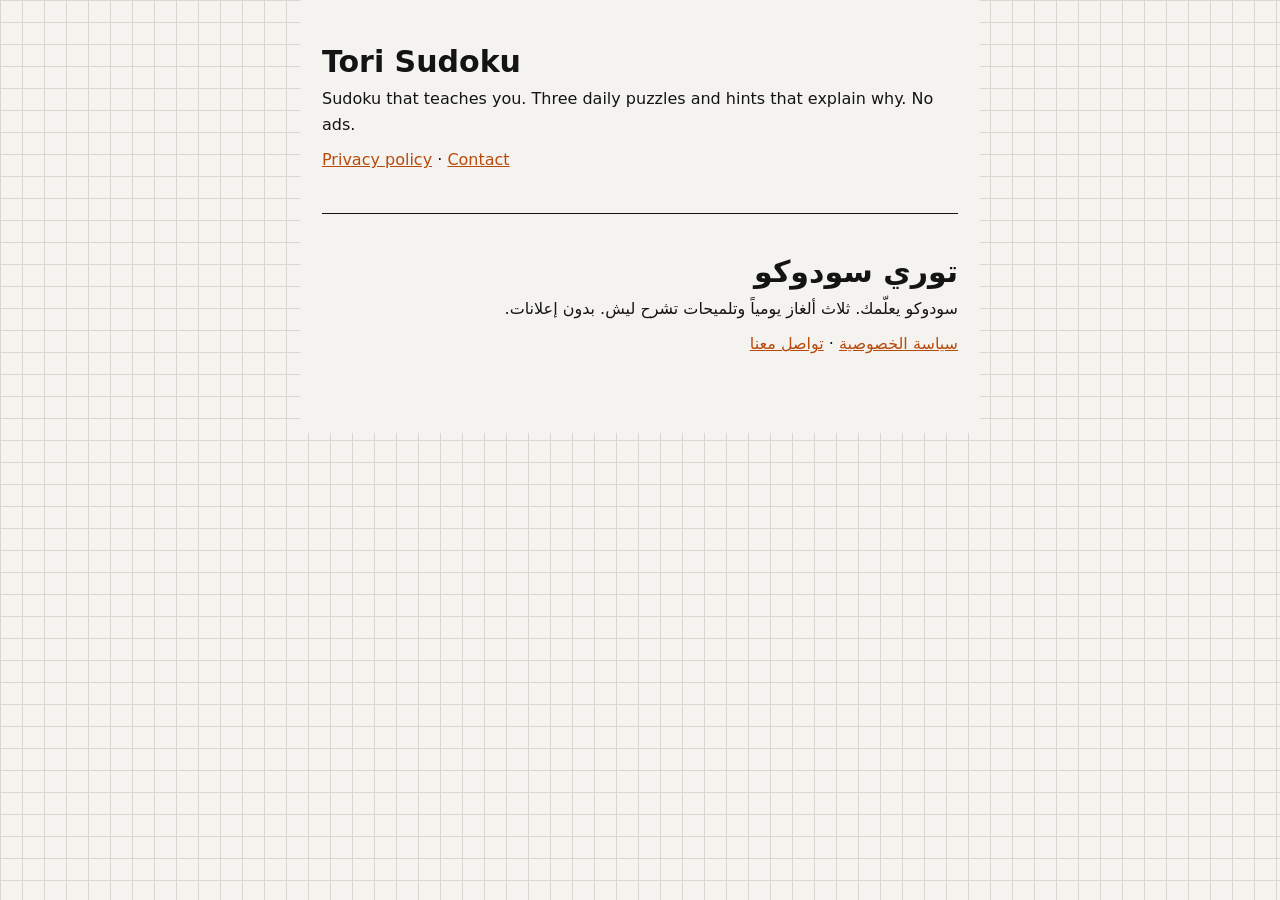
==== index.html @ 3ab550d3 "Tori public pages: home and privacy policy (EN/AR) Co-Authored-By: Claude Opus 5.5 <noreply@anthropi" ====
<!doctype html><html lang="en"><head><meta charset="utf-8"><meta name="viewport" content="width=device-width,initial-scale=1">
<title>Tori Sudoku</title><link rel="stylesheet" href="style.css"></head><body><main>
<h1>Tori Sudoku</h1>
<p>Sudoku that teaches you. Three daily puzzles and hints that explain why. No ads.</p>
<p><a href="privacy/">Privacy policy</a> · <a href="mailto:kanguinnstudio@gmail.com">Contact</a></p>
<hr>
<div dir="rtl" lang="ar"><h1>توري سودوكو</h1><p>سودوكو يعلّمك. ثلاث ألغاز يومياً وتلميحات تشرح ليش. بدون إعلانات.</p>
<p><a href="privacy/#ar">سياسة الخصوصية</a> · <a href="mailto:kanguinnstudio@gmail.com">تواصل معنا</a></p></div>
</main></body></html>
---- style.css ----
:root{--bg:#F4F3EF;--ink:#141414;--mute:#6B6862;--line:#D9D6CF;--acc:#B84A0C}
@media (prefers-color-scheme:dark){:root{--bg:#201F1D;--ink:#F1EFEA;--mute:#A8A59E;--line:#4A4844;--acc:#FF7A33}}
*{box-sizing:border-box}
body{margin:0;background:var(--bg);color:var(--ink);font:16px/1.6 system-ui,-apple-system,"Segoe UI",Roboto,"Noto Sans Arabic",sans-serif;
background-image:linear-gradient(var(--line) 1px,transparent 1px),linear-gradient(90deg,var(--line) 1px,transparent 1px);background-size:22px 22px;background-attachment:fixed}
main{max-width:680px;margin:0 auto;padding:44px 22px 66px;background:var(--bg)}
h1{font-size:30px;line-height:1.2;margin:0 0 6px}
h2{font-size:18px;margin:30px 0 6px}
p,li{margin:0 0 10px}
.mute{color:var(--mute);font-size:14px}
a{color:var(--acc)}
hr{border:0;border-top:1.5px solid var(--ink);margin:40px 0}
.lang{font-size:14px}
[dir=rtl]{text-align:right}
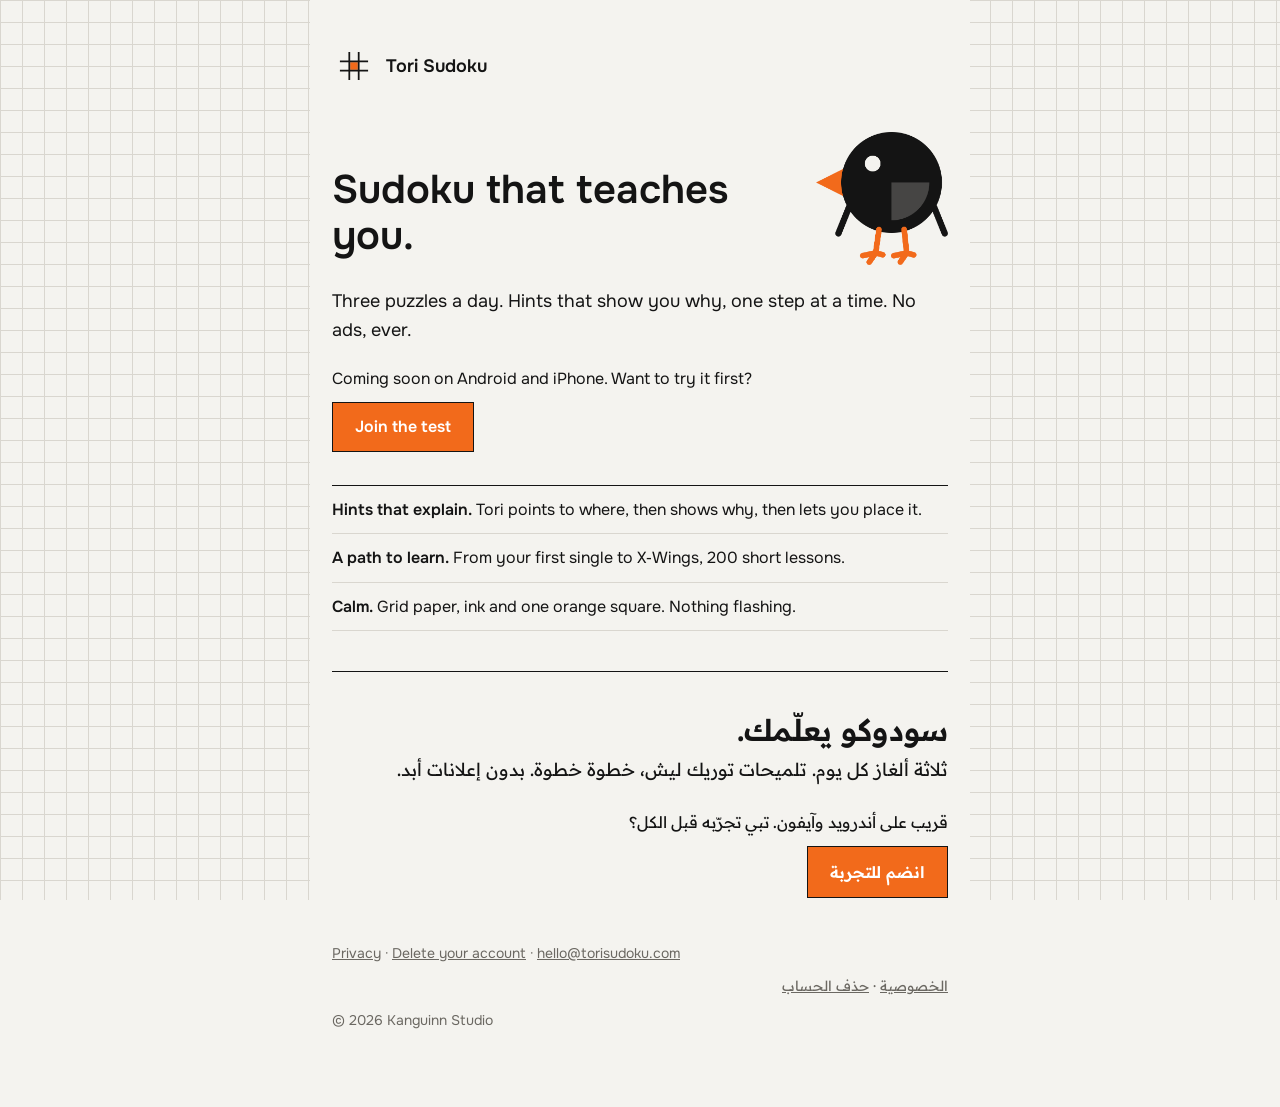
==== commit 1b48b9f7: "torisudoku.com: home page, brand fonts (Onest + Readex Pro), CNAME" ====
--- a/index.html
+++ b/index.html
@@ -1,9 +1,34 @@
 <!doctype html><html lang="en"><head><meta charset="utf-8"><meta name="viewport" content="width=device-width,initial-scale=1">
-<title>Tori Sudoku</title><link rel="stylesheet" href="style.css"></head><body><main>
-<h1>Tori Sudoku</h1>
-<p>Sudoku that teaches you. Three daily puzzles and hints that explain why. No ads.</p>
-<p><a href="privacy/">Privacy policy</a> · <a href="mailto:kanguinnstudio@gmail.com">Contact</a></p>
+<title>Tori Sudoku · Sudoku that teaches you</title>
+<meta name="description" content="Sudoku that teaches you. Three puzzles a day, hints that explain why, no ads. Coming soon on Android and iPhone.">
+<meta property="og:title" content="Tori Sudoku"><meta property="og:description" content="Sudoku that teaches you. Three puzzles a day, hints that explain why, no ads.">
+<meta property="og:image" content="https://torisudoku.com/store/feature-en.png"><meta name="theme-color" content="#F4F3EF">
+<link rel="icon" href="/img/mark.svg" type="image/svg+xml"><link rel="preload" href="/fonts/onest-600.woff2" as="font" type="font/woff2" crossorigin>
+<link rel="stylesheet" href="/style.css"></head><body><main>
+<a class="brand" href="/"><img src="/img/mark.svg" alt="">Tori Sudoku</a>
+
+<section class="hero">
+<div><h1>Sudoku that teaches you.</h1></div>
+<img src="/img/tori.png" alt="Tori the bird">
+</section>
+<p class="lead">Three puzzles a day. Hints that show you why, one step at a time. No ads, ever.</p>
+<p>Coming soon on Android and iPhone. Want to try it first?</p>
+<p><a class="btn" href="https://tori-sudoku.pages.dev">Join the test</a></p>
+<ul class="facts">
+<li><b>Hints that explain.</b> Tori points to where, then shows why, then lets you place it.</li>
+<li><b>A path to learn.</b> From your first single to X‑Wings, 200 short lessons.</li>
+<li><b>Calm.</b> Grid paper, ink and one orange square. Nothing flashing.</li>
+</ul>
+
 <hr>
-<div dir="rtl" lang="ar"><h1>توري سودوكو</h1><p>سودوكو يعلّمك. ثلاث ألغاز يومياً وتلميحات تشرح ليش. بدون إعلانات.</p>
-<p><a href="privacy/#ar">سياسة الخصوصية</a> · <a href="mailto:kanguinnstudio@gmail.com">تواصل معنا</a></p></div>
+<div dir="rtl" lang="ar">
+<h1>سودوكو يعلّمك.</h1>
+<p class="lead">ثلاثة ألغاز كل يوم. تلميحات توريك ليش، خطوة خطوة. بدون إعلانات أبد.</p>
+<p>قريب على أندرويد وآيفون. تبي تجرّبه قبل الكل؟</p>
+<p><a class="btn" href="https://tori-sudoku.pages.dev">انضم للتجربة</a></p>
+</div>
+
+<footer><p><a href="/privacy/">Privacy</a> · <a href="/delete-account/">Delete your account</a> · <a href="mailto:hello@torisudoku.com">hello@torisudoku.com</a></p>
+<p dir="rtl" lang="ar"><a href="/privacy/#ar">الخصوصية</a> · <a href="/delete-account/">حذف الحساب</a></p>
+<p>© 2026 Kanguinn Studio</p></footer>
 </main></body></html>
--- a/style.css
+++ b/style.css
@@ -1,14 +1,35 @@
-:root{--bg:#F4F3EF;--ink:#141414;--mute:#6B6862;--line:#D9D6CF;--acc:#B84A0C}
-@media (prefers-color-scheme:dark){:root{--bg:#201F1D;--ink:#F1EFEA;--mute:#A8A59E;--line:#4A4844;--acc:#FF7A33}}
+@font-face{font-family:Onest;src:url(/fonts/onest-400.woff2) format("woff2");font-weight:400;font-display:swap}
+@font-face{font-family:Onest;src:url(/fonts/onest-600.woff2) format("woff2");font-weight:600;font-display:swap}
+@font-face{font-family:"Readex Pro";src:url(/fonts/readex-400.woff2) format("woff2");font-weight:400;font-display:swap}
+@font-face{font-family:"Readex Pro";src:url(/fonts/readex-600.woff2) format("woff2");font-weight:600;font-display:swap}
+:root{--bg:#F4F3EF;--ink:#141414;--mute:#6B6862;--line:#D9D6CF;--acc:#B84A0C;--fill:#F26A1B}
+@media (prefers-color-scheme:dark){:root{--bg:#201F1D;--ink:#F1EFEA;--mute:#A8A59E;--line:#3A3936;--acc:#FF7A33;--fill:#FF7A33}}
 *{box-sizing:border-box}
-body{margin:0;background:var(--bg);color:var(--ink);font:16px/1.6 system-ui,-apple-system,"Segoe UI",Roboto,"Noto Sans Arabic",sans-serif;
+html{-webkit-text-size-adjust:100%}
+body{margin:0;background:var(--bg);color:var(--ink);font:16px/1.6 Onest,"Readex Pro",system-ui,sans-serif;
 background-image:linear-gradient(var(--line) 1px,transparent 1px),linear-gradient(90deg,var(--line) 1px,transparent 1px);background-size:22px 22px;background-attachment:fixed}
-main{max-width:680px;margin:0 auto;padding:44px 22px 66px;background:var(--bg)}
-h1{font-size:30px;line-height:1.2;margin:0 0 6px}
-h2{font-size:18px;margin:30px 0 6px}
+[lang=ar],[dir=rtl]{font-family:"Readex Pro",Onest,system-ui,sans-serif;line-height:1.75}
+main{max-width:660px;margin:0 auto;padding:44px 22px 66px;background:var(--bg);min-height:100vh}
+h1{font-size:30px;line-height:1.2;margin:0 0 6px;font-weight:600}
+h2{font-size:18px;margin:30px 0 6px;font-weight:600}
 p,li{margin:0 0 10px}
 .mute{color:var(--mute);font-size:14px}
 a{color:var(--acc)}
 hr{border:0;border-top:1.5px solid var(--ink);margin:40px 0}
 .lang{font-size:14px}
 [dir=rtl]{text-align:right}
+/* home */
+.brand{display:flex;align-items:center;gap:10px;font-weight:600;font-size:18px;text-decoration:none;color:var(--ink)}
+.brand img{width:44px;height:44px;background:#F4F3EF}
+.hero{display:grid;grid-template-columns:1fr 132px;gap:22px;align-items:end;margin:44px 0 22px}
+.hero h1{font-size:40px;line-height:1.15}
+.hero img{width:132px;height:auto}
+.lead{font-size:18px;margin:0 0 22px}
+.btn{display:inline-block;background:var(--fill);color:#fff;text-decoration:none;font-weight:600;padding:11px 22px;border:1.5px solid var(--ink)}
+.btn:hover{filter:brightness(1.05)}
+.facts{list-style:none;padding:0;margin:33px 0 0;border-top:1.5px solid var(--ink)}
+.facts li{padding:11px 0;margin:0;border-bottom:1px solid var(--line)}
+.facts b{font-weight:600}
+footer{margin-top:44px;font-size:14px;color:var(--mute)}
+footer a{color:var(--mute)}
+@media (max-width:480px){.hero{grid-template-columns:1fr 88px}.hero h1{font-size:32px}.hero img{width:88px}}
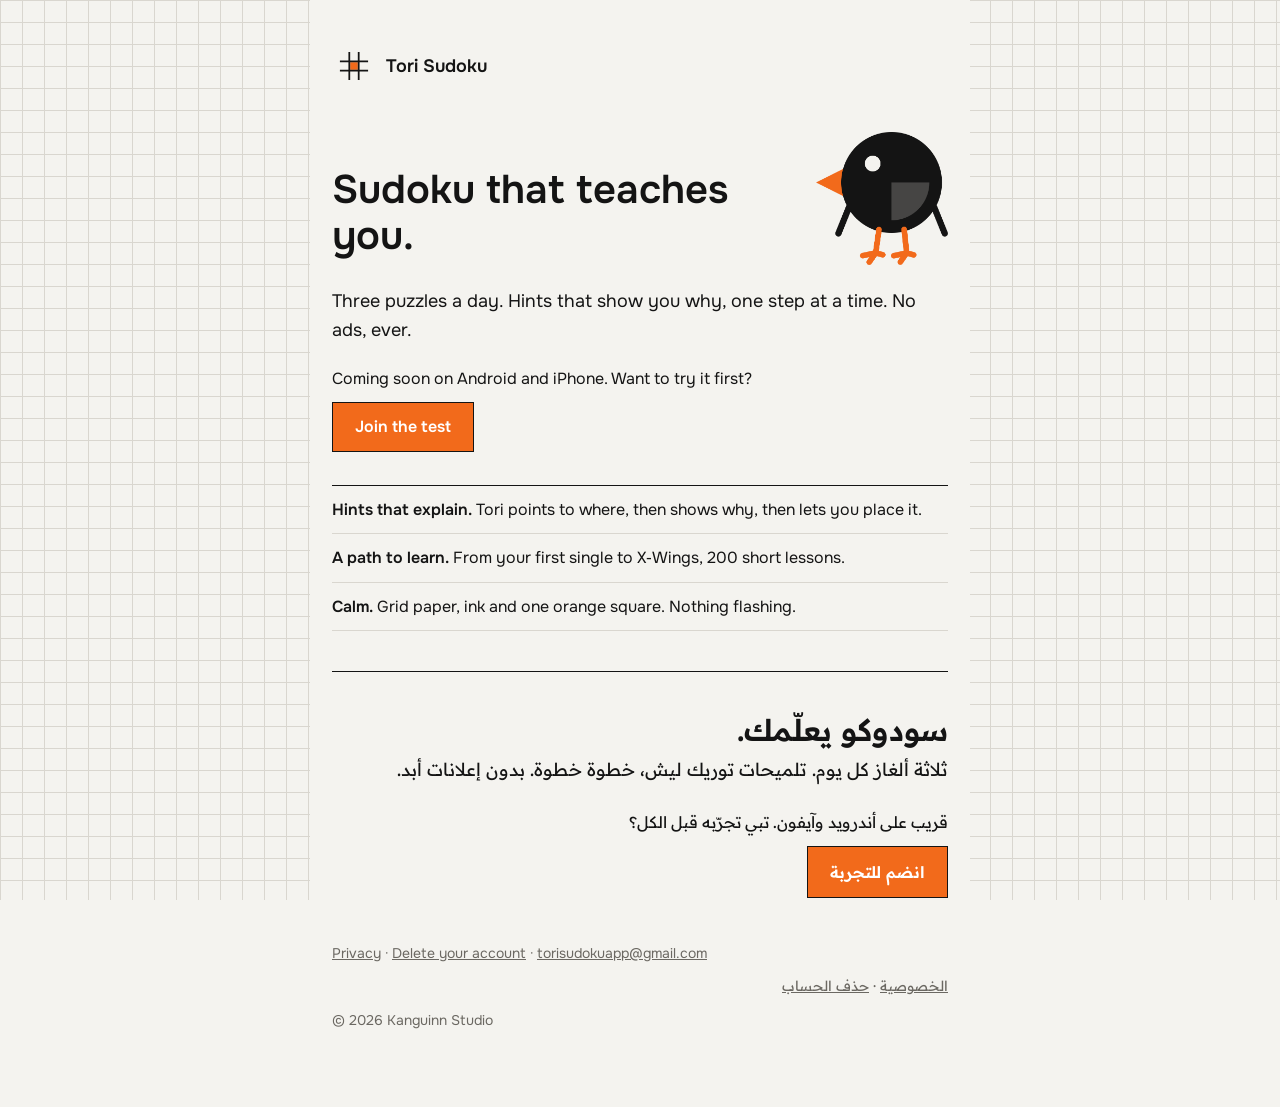
==== commit bb009013: "Footer: Gmail until hello@ forwarding is on" ====
--- a/index.html
+++ b/index.html
@@ -28,7 +28,7 @@
 <p><a class="btn" href="https://tori-sudoku.pages.dev">انضم للتجربة</a></p>
 </div>
 
-<footer><p><a href="/privacy/">Privacy</a> · <a href="/delete-account/">Delete your account</a> · <a href="mailto:hello@torisudoku.com">hello@torisudoku.com</a></p>
+<footer><p><a href="/privacy/">Privacy</a> · <a href="/delete-account/">Delete your account</a> · <a href="mailto:torisudokuapp@gmail.com">torisudokuapp@gmail.com</a></p>
 <p dir="rtl" lang="ar"><a href="/privacy/#ar">الخصوصية</a> · <a href="/delete-account/">حذف الحساب</a></p>
 <p>© 2026 Kanguinn Studio</p></footer>
 </main></body></html>
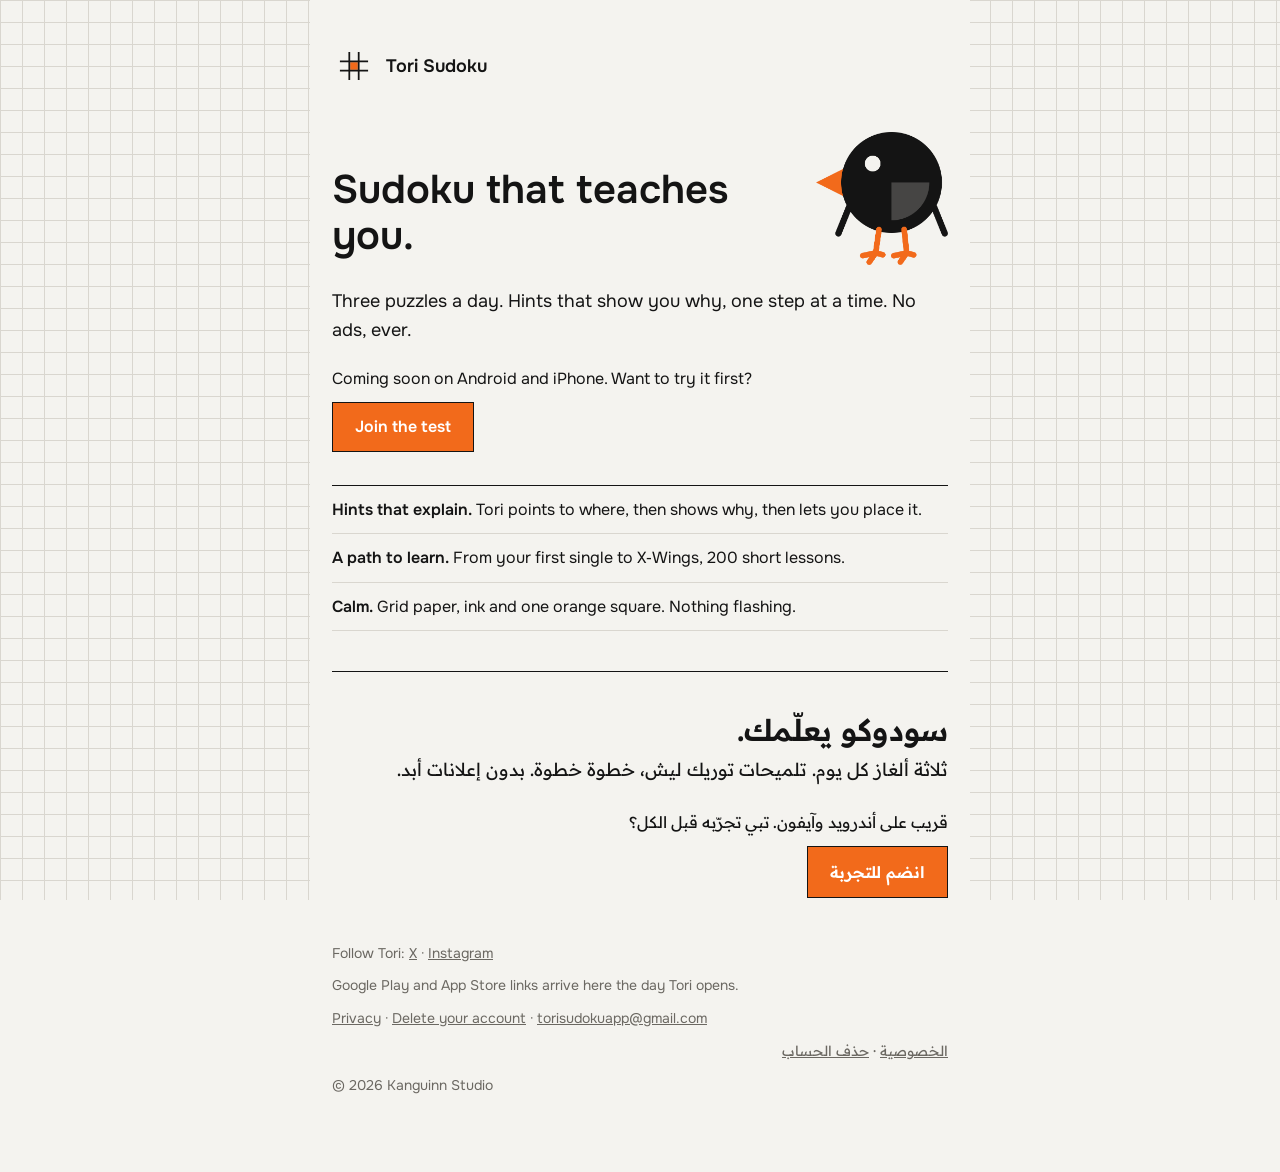
==== commit 6e6a316a: "Home: social links, store links note" ====
--- a/index.html
+++ b/index.html
@@ -28,7 +28,9 @@
 <p><a class="btn" href="https://tori-sudoku.pages.dev">انضم للتجربة</a></p>
 </div>
 
-<footer><p><a href="/privacy/">Privacy</a> · <a href="/delete-account/">Delete your account</a> · <a href="mailto:torisudokuapp@gmail.com">torisudokuapp@gmail.com</a></p>
+<footer><p>Follow Tori: <a href="https://x.com/torisudoku">X</a> · <a href="https://www.instagram.com/torisudoku/">Instagram</a></p>
+<p class="mute">Google Play and App Store links arrive here the day Tori opens.</p>
+<p><a href="/privacy/">Privacy</a> · <a href="/delete-account/">Delete your account</a> · <a href="mailto:torisudokuapp@gmail.com">torisudokuapp@gmail.com</a></p>
 <p dir="rtl" lang="ar"><a href="/privacy/#ar">الخصوصية</a> · <a href="/delete-account/">حذف الحساب</a></p>
 <p>© 2026 Kanguinn Studio</p></footer>
 </main></body></html>
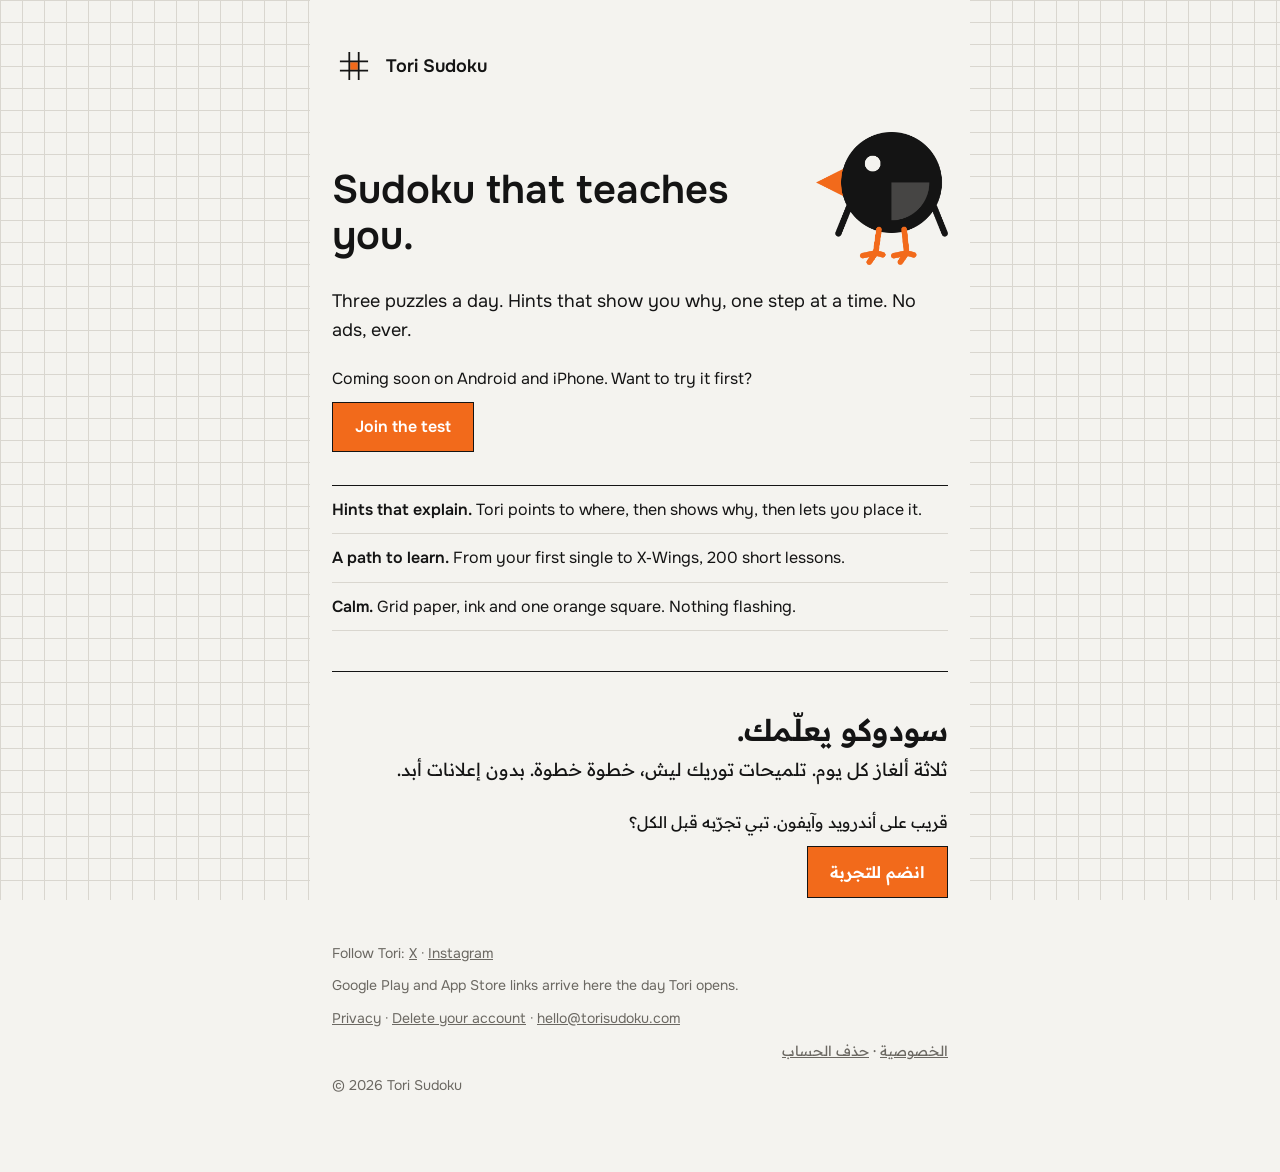
==== commit 672d129d: "Light only; Tori as the name (no studio); hello@torisudoku.com everywhere" ====
--- a/index.html
+++ b/index.html
@@ -30,7 +30,7 @@
 
 <footer><p>Follow Tori: <a href="https://x.com/torisudoku">X</a> · <a href="https://www.instagram.com/torisudoku/">Instagram</a></p>
 <p class="mute">Google Play and App Store links arrive here the day Tori opens.</p>
-<p><a href="/privacy/">Privacy</a> · <a href="/delete-account/">Delete your account</a> · <a href="mailto:torisudokuapp@gmail.com">torisudokuapp@gmail.com</a></p>
+<p><a href="/privacy/">Privacy</a> · <a href="/delete-account/">Delete your account</a> · <a href="mailto:hello@torisudoku.com">hello@torisudoku.com</a></p>
 <p dir="rtl" lang="ar"><a href="/privacy/#ar">الخصوصية</a> · <a href="/delete-account/">حذف الحساب</a></p>
-<p>© 2026 Kanguinn Studio</p></footer>
+<p>© 2026 Tori Sudoku</p></footer>
 </main></body></html>
--- a/style.css
+++ b/style.css
@@ -3,7 +3,6 @@
 @font-face{font-family:"Readex Pro";src:url(/fonts/readex-400.woff2) format("woff2");font-weight:400;font-display:swap}
 @font-face{font-family:"Readex Pro";src:url(/fonts/readex-600.woff2) format("woff2");font-weight:600;font-display:swap}
 :root{--bg:#F4F3EF;--ink:#141414;--mute:#6B6862;--line:#D9D6CF;--acc:#B84A0C;--fill:#F26A1B}
-@media (prefers-color-scheme:dark){:root{--bg:#201F1D;--ink:#F1EFEA;--mute:#A8A59E;--line:#3A3936;--acc:#FF7A33;--fill:#FF7A33}}
 *{box-sizing:border-box}
 html{-webkit-text-size-adjust:100%}
 body{margin:0;background:var(--bg);color:var(--ink);font:16px/1.6 Onest,"Readex Pro",system-ui,sans-serif;
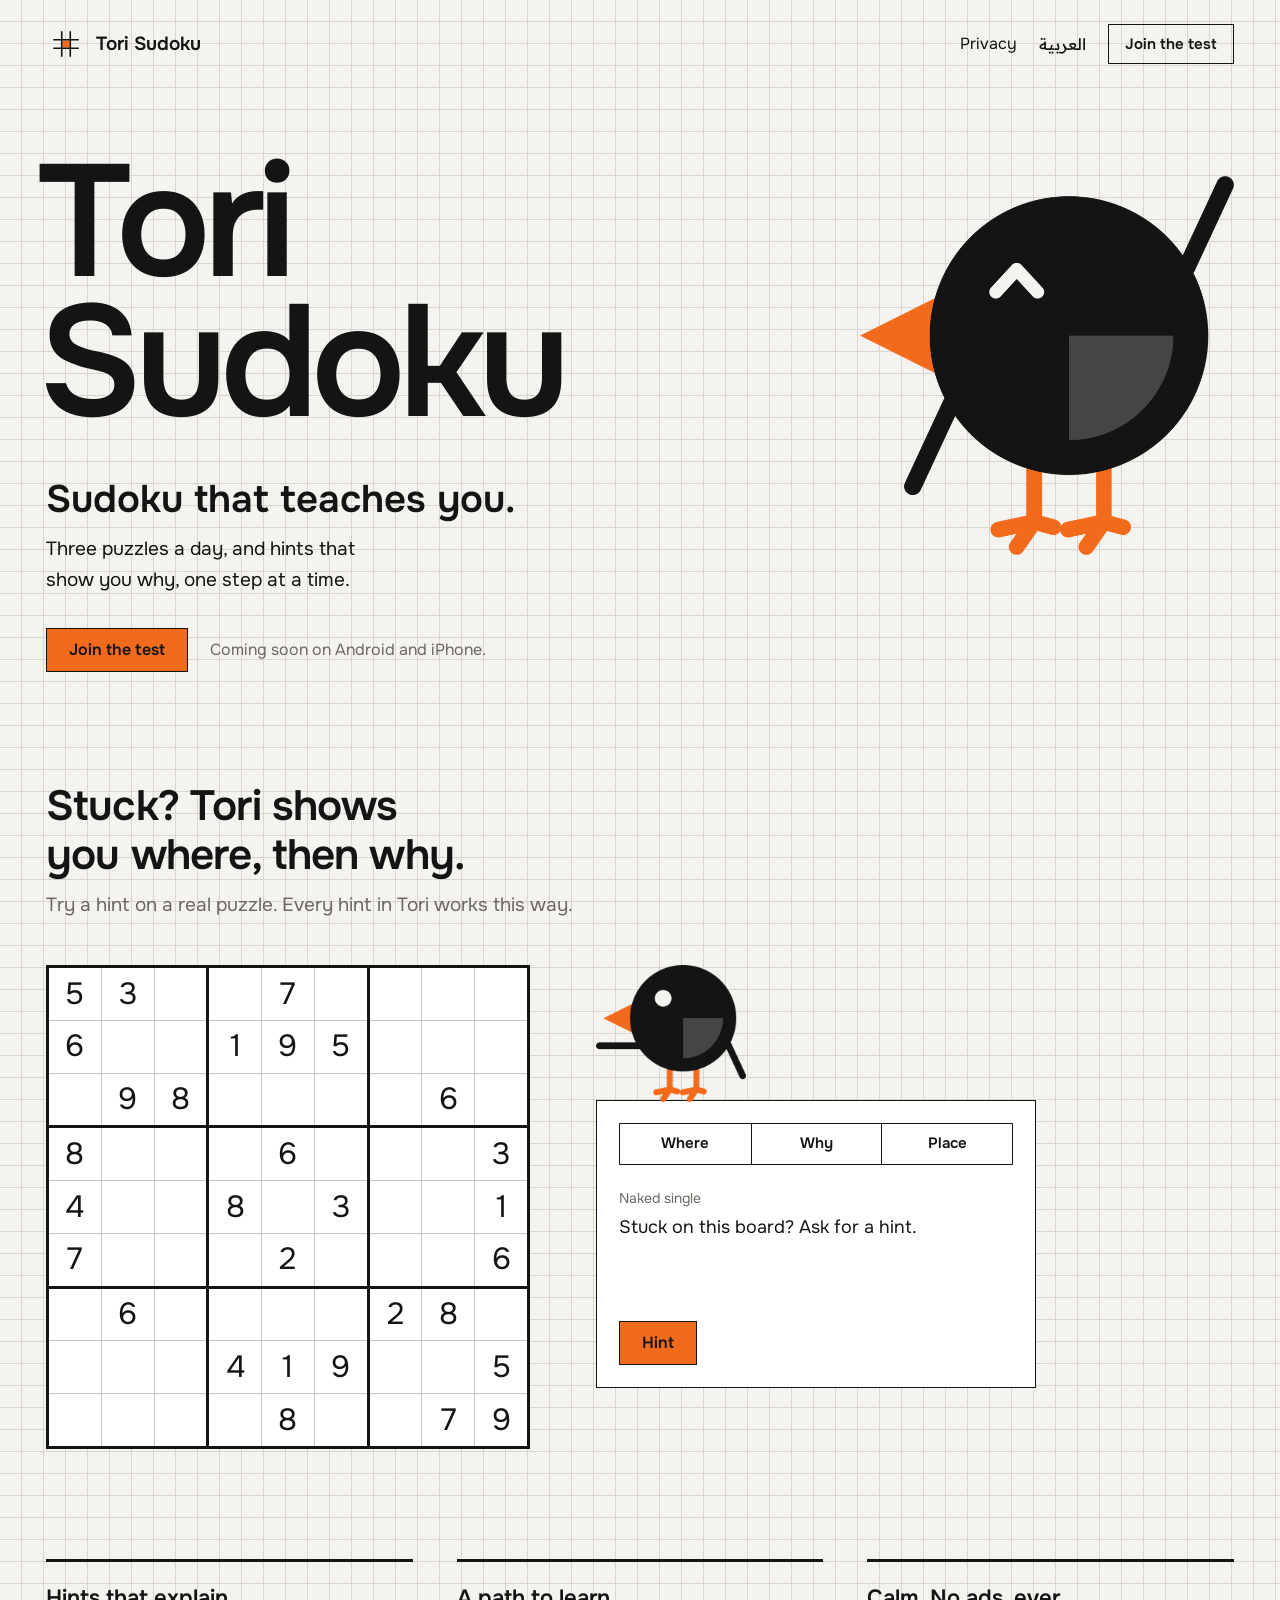
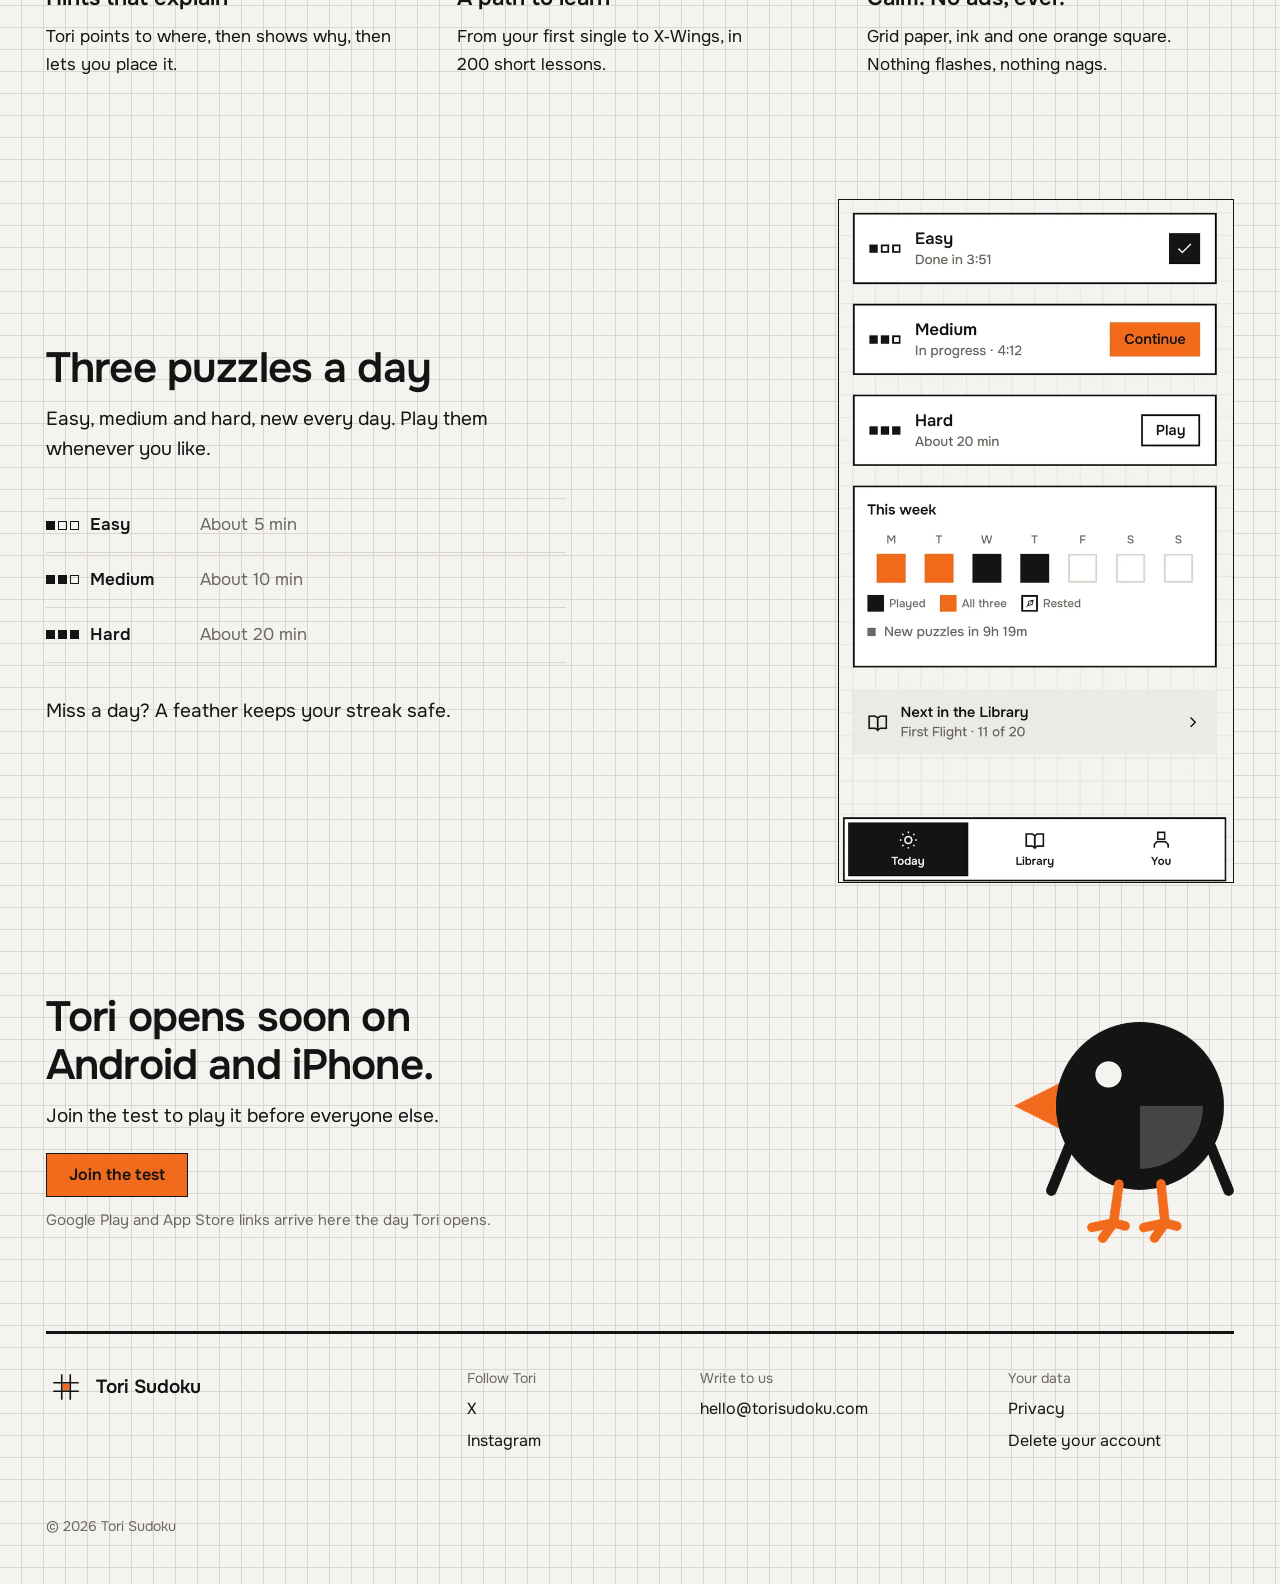
==== commit 20dfbe42: "Site redesign: full-width website, EN/AR toggle, live hint demo, product shot Nav, big Tori Sudoku h" ====
--- a/index.html
+++ b/index.html
@@ -1,36 +1,218 @@
-<!doctype html><html lang="en"><head><meta charset="utf-8"><meta name="viewport" content="width=device-width,initial-scale=1">
+<!doctype html>
+<html lang="en" dir="ltr">
+<head>
+<meta charset="utf-8">
+<meta name="viewport" content="width=device-width,initial-scale=1">
 <title>Tori Sudoku · Sudoku that teaches you</title>
-<meta name="description" content="Sudoku that teaches you. Three puzzles a day, hints that explain why, no ads. Coming soon on Android and iPhone.">
-<meta property="og:title" content="Tori Sudoku"><meta property="og:description" content="Sudoku that teaches you. Three puzzles a day, hints that explain why, no ads.">
-<meta property="og:image" content="https://torisudoku.com/store/feature-en.png"><meta name="theme-color" content="#F4F3EF">
-<link rel="icon" href="/img/mark.svg" type="image/svg+xml"><link rel="preload" href="/fonts/onest-600.woff2" as="font" type="font/woff2" crossorigin>
-<link rel="stylesheet" href="/style.css"></head><body><main>
-<a class="brand" href="/"><img src="/img/mark.svg" alt="">Tori Sudoku</a>
-
-<section class="hero">
-<div><h1>Sudoku that teaches you.</h1></div>
-<img src="/img/tori.png" alt="Tori the bird">
-</section>
-<p class="lead">Three puzzles a day. Hints that show you why, one step at a time. No ads, ever.</p>
-<p>Coming soon on Android and iPhone. Want to try it first?</p>
-<p><a class="btn" href="https://tori-sudoku.pages.dev">Join the test</a></p>
-<ul class="facts">
-<li><b>Hints that explain.</b> Tori points to where, then shows why, then lets you place it.</li>
-<li><b>A path to learn.</b> From your first single to X‑Wings, 200 short lessons.</li>
-<li><b>Calm.</b> Grid paper, ink and one orange square. Nothing flashing.</li>
-</ul>
-
-<hr>
-<div dir="rtl" lang="ar">
-<h1>سودوكو يعلّمك.</h1>
-<p class="lead">ثلاثة ألغاز كل يوم. تلميحات توريك ليش، خطوة خطوة. بدون إعلانات أبد.</p>
-<p>قريب على أندرويد وآيفون. تبي تجرّبه قبل الكل؟</p>
-<p><a class="btn" href="https://tori-sudoku.pages.dev">انضم للتجربة</a></p>
-</div>
-
-<footer><p>Follow Tori: <a href="https://x.com/torisudoku">X</a> · <a href="https://www.instagram.com/torisudoku/">Instagram</a></p>
-<p class="mute">Google Play and App Store links arrive here the day Tori opens.</p>
-<p><a href="/privacy/">Privacy</a> · <a href="/delete-account/">Delete your account</a> · <a href="mailto:hello@torisudoku.com">hello@torisudoku.com</a></p>
-<p dir="rtl" lang="ar"><a href="/privacy/#ar">الخصوصية</a> · <a href="/delete-account/">حذف الحساب</a></p>
-<p>© 2026 Tori Sudoku</p></footer>
-</main></body></html>
+<meta name="description" content="Sudoku that teaches you. Three puzzles a day, hints that show you where and why, 200 short lessons, no ads. Coming soon on Android and iPhone.">
+<link rel="canonical" href="https://torisudoku.com/">
+<meta property="og:type" content="website">
+<meta property="og:url" content="https://torisudoku.com/">
+<meta property="og:site_name" content="Tori Sudoku">
+<meta property="og:title" content="Tori Sudoku · Sudoku that teaches you">
+<meta property="og:description" content="Three puzzles a day, hints that show you where and why, no ads. Coming soon on Android and iPhone.">
+<meta property="og:image" content="https://torisudoku.com/store/feature-en.png">
+<meta property="og:image:width" content="1024"><meta property="og:image:height" content="500">
+<meta name="twitter:card" content="summary_large_image">
+<meta name="twitter:site" content="@torisudoku">
+<meta name="theme-color" content="#F4F3EF">
+<meta name="color-scheme" content="light">
+<link rel="icon" href="/img/mark.svg" type="image/svg+xml">
+<link rel="apple-touch-icon" href="/store/icon-512.png">
+<link rel="preload" href="/fonts/onest-600.woff2" as="font" type="font/woff2" crossorigin>
+<link rel="stylesheet" href="/style.css?v=3">
+</head>
+<body>
+<header class="wrap nav">
+  <a class="brand" href="/"><img src="/img/mark.svg" alt="" width="40" height="40"><span data-t="name">Tori Sudoku</span></a>
+  <nav class="navlinks" aria-label="Main">
+    <a class="navlink hide-s" href="/privacy/" data-t="privacy" data-ar-href="/privacy/#ar">Privacy</a>
+    <button class="langbtn" type="button" id="lang" lang="ar">العربية</button>
+    <a class="btn btn-line" href="https://tori-sudoku.pages.dev" data-t="join">Join the test</a>
+  </nav>
+</header>
+
+<main>
+<section class="wrap hero">
+  <div class="hero-text">
+    <h1 class="title"><span data-t="t1">Tori</span> <span data-t="t2">Sudoku</span></h1>
+    <p class="tag" data-t="tag">Sudoku that teaches you.</p>
+    <p class="line" data-t="line">Three puzzles a day, and hints that show you why, one step at a time.</p>
+    <div class="cta">
+      <a class="btn" href="https://tori-sudoku.pages.dev" data-t="join">Join the test</a>
+      <span class="soon" data-t="soon">Coming soon on Android and iPhone.</span>
+    </div>
+  </div>
+  <img class="hero-bird" src="/img/tori-wave.png" width="720" height="729" alt="Tori the bird, waving" data-t-alt="birdAlt">
+</section>
+
+<section class="wrap demo-sec" aria-labelledby="demo-h">
+  <div class="sec-head">
+    <h2 id="demo-h" data-t="demoH">Stuck? Tori shows you where, then why.</h2>
+    <p data-t="demoP">Try a hint on a real puzzle. Every hint in Tori works this way.</p>
+  </div>
+  <div class="demo">
+    <div class="board" id="board" dir="ltr" role="img" aria-label="A Sudoku puzzle" data-t-label="boardLabel" data-step="0">
+<span class="box"><span class="c" data-i="0">5</span><span class="c" data-i="1">3</span><span class="c" data-i="2"></span><span class="c" data-i="9">6</span><span class="c" data-i="10"></span><span class="c" data-i="11"></span><span class="c" data-i="18"></span><span class="c" data-i="19">9</span><span class="c" data-i="20">8</span></span>
+<span class="box"><span class="c" data-i="3"></span><span class="c" data-i="4">7</span><span class="c" data-i="5"></span><span class="c" data-i="12">1</span><span class="c" data-i="13">9</span><span class="c" data-i="14">5</span><span class="c" data-i="21"></span><span class="c" data-i="22"></span><span class="c" data-i="23"></span></span>
+<span class="box"><span class="c" data-i="6"></span><span class="c" data-i="7"></span><span class="c" data-i="8"></span><span class="c" data-i="15"></span><span class="c" data-i="16"></span><span class="c" data-i="17"></span><span class="c" data-i="24"></span><span class="c" data-i="25">6</span><span class="c" data-i="26"></span></span>
+<span class="box"><span class="c" data-i="27">8</span><span class="c" data-i="28"></span><span class="c" data-i="29"></span><span class="c" data-i="36">4</span><span class="c" data-i="37"></span><span class="c" data-i="38"></span><span class="c" data-i="45">7</span><span class="c" data-i="46"></span><span class="c" data-i="47"></span></span>
+<span class="box"><span class="c" data-i="30"></span><span class="c" data-i="31">6</span><span class="c" data-i="32"></span><span class="c" data-i="39">8</span><span class="c" data-i="40"></span><span class="c" data-i="41">3</span><span class="c" data-i="48"></span><span class="c" data-i="49">2</span><span class="c" data-i="50"></span></span>
+<span class="box"><span class="c" data-i="33"></span><span class="c" data-i="34"></span><span class="c" data-i="35">3</span><span class="c" data-i="42"></span><span class="c" data-i="43"></span><span class="c" data-i="44">1</span><span class="c" data-i="51"></span><span class="c" data-i="52"></span><span class="c" data-i="53">6</span></span>
+<span class="box"><span class="c" data-i="54"></span><span class="c" data-i="55">6</span><span class="c" data-i="56"></span><span class="c" data-i="63"></span><span class="c" data-i="64"></span><span class="c" data-i="65"></span><span class="c" data-i="72"></span><span class="c" data-i="73"></span><span class="c" data-i="74"></span></span>
+<span class="box"><span class="c" data-i="57"></span><span class="c" data-i="58"></span><span class="c" data-i="59"></span><span class="c" data-i="66">4</span><span class="c" data-i="67">1</span><span class="c" data-i="68">9</span><span class="c" data-i="75"></span><span class="c" data-i="76">8</span><span class="c" data-i="77"></span></span>
+<span class="box"><span class="c" data-i="60">2</span><span class="c" data-i="61">8</span><span class="c" data-i="62"></span><span class="c" data-i="69"></span><span class="c" data-i="70"></span><span class="c" data-i="71">5</span><span class="c" data-i="78"></span><span class="c" data-i="79">7</span><span class="c" data-i="80">9</span></span>
+    </div>
+    <div class="panel-col">
+      <img class="hint-bird" id="hintBird" src="/img/tori-hint.png" width="400" height="365" alt="">
+      <div class="panel">
+        <div class="seg" role="group" aria-label="Hint steps" data-t-label="stepsLabel">
+          <button type="button" data-go="1"><span data-t="seg1">Where</span></button>
+          <button type="button" data-go="2"><span data-t="seg2">Why</span></button>
+          <button type="button" data-go="3"><span data-t="seg3">Place</span></button>
+        </div>
+        <p class="tech" data-t="tech">Naked single</p>
+        <div class="say" aria-live="polite"><p id="say" data-t="s0">Stuck on this board? Ask for a hint.</p></div>
+        <button class="btn" type="button" id="next" data-t="b0">Hint</button>
+      </div>
+    </div>
+  </div>
+</section>
+
+<section class="wrap feats" aria-label="What Tori does" data-t-label="featsLabel">
+  <div class="feat">
+    <h3 data-t="f1h">Hints that explain</h3>
+    <p data-t="f1p">Tori points to where, then shows why, then lets you place it.</p>
+  </div>
+  <div class="feat">
+    <h3 data-t="f2h">A path to learn</h3>
+    <p data-t="f2p">From your first single to X‑Wings, in 200 short lessons.</p>
+  </div>
+  <div class="feat">
+    <h3 data-t="f3h">Calm. No ads, ever.</h3>
+    <p data-t="f3p">Grid paper, ink and one orange square. Nothing flashes, nothing nags.</p>
+  </div>
+</section>
+
+<section class="wrap daily" aria-labelledby="daily-h">
+  <div class="daily-text">
+    <h2 id="daily-h" data-t="dH">Three puzzles a day</h2>
+    <p data-t="dP">Easy, medium and hard, new every day. Play them whenever you like.</p>
+    <ul class="levels">
+      <li><span class="sq" aria-hidden="true"><i class="on"></i><i></i><i></i></span><b data-t="easy">Easy</b><span class="mute" data-t="easyT">About 5 min</span></li>
+      <li><span class="sq" aria-hidden="true"><i class="on"></i><i class="on"></i><i></i></span><b data-t="med">Medium</b><span class="mute" data-t="medT">About 10 min</span></li>
+      <li><span class="sq" aria-hidden="true"><i class="on"></i><i class="on"></i><i class="on"></i></span><b data-t="hard">Hard</b><span class="mute" data-t="hardT">About 20 min</span></li>
+    </ul>
+    <p data-t="feather">Miss a day? A feather keeps your streak safe.</p>
+  </div>
+  <figure class="shot">
+    <img id="shot" src="/img/today-en.webp" data-ar-src="/img/today-ar.webp" width="705" height="1220" loading="lazy" alt="The Today screen in Tori: the easy, medium and hard puzzles of the day" data-t-alt="shotAlt">
+  </figure>
+</section>
+
+<section class="wrap closing" aria-labelledby="close-h">
+  <div>
+    <h2 id="close-h" data-t="cH">Tori opens soon on Android and iPhone.</h2>
+    <p data-t="cP">Join the test to play it before everyone else.</p>
+    <p><a class="btn" href="https://tori-sudoku.pages.dev" data-t="join">Join the test</a></p>
+    <p class="mute" data-t="stores">Google Play and App Store links arrive here the day Tori opens.</p>
+  </div>
+  <img class="close-bird" src="/img/tori-sit.png" width="400" height="402" loading="lazy" alt="">
+</section>
+</main>
+
+<footer class="wrap"><div class="foot">
+  <div>
+    <a class="brand" href="/"><img src="/img/mark.svg" alt="" width="40" height="40"><span data-t="name">Tori Sudoku</span></a>
+  </div>
+  <div>
+    <h4 data-t="follow">Follow Tori</h4>
+    <p><a href="https://x.com/torisudoku">X</a><br><a href="https://www.instagram.com/torisudoku/">Instagram</a></p>
+  </div>
+  <div>
+    <h4 data-t="contact">Write to us</h4>
+    <p><a href="mailto:hello@torisudoku.com">hello@torisudoku.com</a></p>
+  </div>
+  <div>
+    <h4 data-t="legal">Your data</h4>
+    <p><a href="/privacy/" data-t="privacy" data-ar-href="/privacy/#ar">Privacy</a><br><a href="/delete-account/" data-t="delete" data-ar-href="/delete-account/#ar">Delete your account</a></p>
+  </div>
+  <p class="copy mute" data-t="copy">© 2026 Tori Sudoku</p>
+</div></footer>
+
+<script>
+(function(){
+var AR={
+name:"توري سودوكو",privacy:"الخصوصية",join:"انضم للتجربة",t1:"توري",t2:"سودوكو",
+tag:"سودوكو يعلّمك.",line:"ثلاثة ألغاز كل يوم، وتلميحات توريك ليش، خطوة خطوة.",
+soon:"قريب على أندرويد وآيفون.",birdAlt:"توري الطير يسلّم",
+demoH:"علقت؟ توري يوريك وين، وبعدين ليش.",demoP:"جرّب تلميح على لغز حقيقي. كل تلميحات توري تمشي كذا.",
+boardLabel:"لغز سودوكو",stepsLabel:"خطوات التلميح",seg1:"وين",seg2:"ليش",seg3:"حطّه",tech:"رقم وحيد",
+s0:"علقت في هاللوحة؟ اطلب تلميح.",b0:"تلميح",
+s1:"شوف هذي الخانة: ما يركب فيها إلا رقم واحد.",b1:"ليش؟",
+s2:"صفّها وعمودها ومربعها فيها 1 و2 و3 و4 و6 و7 و8 و9. ما بقى إلا 5.",b2:"وريني",
+s3:"هنا 5. والمرة الجاية بتلقاها بنفسك.",b3:"من جديد",
+featsLabel:"وش يسوي توري",
+f1h:"تلميحات تشرح",f1p:"توري يوريك وين، وبعدين ليش، وبعدين تحطها بنفسك.",
+f2h:"طريق تتعلّم فيه",f2p:"من أول رقم وحيد إلى جناح X، في 200 درس قصير.",
+f3h:"هادي. بدون إعلانات، أبد.",f3p:"ورق مربعات وحبر ومربع برتقالي واحد. ما فيه شي يومض ولا يزعجك.",
+dH:"3 ألغاز كل يوم",dP:"سهل ومتوسط وصعب، جديدة كل يوم. العبها على راحتك.",
+easy:"سهل",easyT:"تقريباً 5 دقايق",med:"متوسط",medT:"تقريباً 10 دقايق",hard:"صعب",hardT:"تقريباً 20 دقيقة",
+feather:"فوّت يوم؟ الريشة تحفظ سلسلتك.",shotAlt:"شاشة «اليوم» في توري: لغز اليوم السهل والمتوسط والصعب",
+cH:"توري يفتح قريب على أندرويد وآيفون.",cP:"انضم للتجربة والعبه قبل الكل.",
+stores:"روابط Google Play وApp Store توصل هنا يوم يفتح توري.",
+follow:"تابع توري",contact:"راسلنا",legal:"بياناتك",delete:"حذف حسابك",copy:"© 2026 توري سودوكو"
+};
+var EN={s1:"Look at this cell: only one number fits.",b1:"Why?",
+s2:"Its row, column and box already hold 1, 2, 3, 4, 6, 7, 8 and 9. Only 5 is left.",b2:"Show me",
+s3:"5 goes here. Next time you’ll spot it yourself.",b3:"Start again"};
+var doc=document.documentElement,lang="en",step=0;
+function q(s){return Array.prototype.slice.call(document.querySelectorAll(s))}
+q("[data-t]").forEach(function(e){EN[e.getAttribute("data-t")]=e.textContent});
+q("[data-t-alt]").forEach(function(e){EN[e.getAttribute("data-t-alt")]=e.alt});
+q("[data-t-label]").forEach(function(e){EN[e.getAttribute("data-t-label")]=e.getAttribute("aria-label")});
+q("[data-ar-href]").forEach(function(e){e.setAttribute("data-en-href",e.getAttribute("href"))});
+var shot=document.getElementById("shot");shot.setAttribute("data-en-src",shot.getAttribute("src"));
+function T(k){return (lang==="ar"?AR:EN)[k]}
+function setLang(l,save){
+  lang=l==="ar"?"ar":"en";var ar=lang==="ar";
+  doc.lang=lang;doc.dir=ar?"rtl":"ltr";
+  q("[data-t]").forEach(function(e){e.textContent=T(e.getAttribute("data-t"))});
+  q("[data-t-alt]").forEach(function(e){e.alt=T(e.getAttribute("data-t-alt"))});
+  q("[data-t-label]").forEach(function(e){e.setAttribute("aria-label",T(e.getAttribute("data-t-label")))});
+  q("[data-ar-href]").forEach(function(e){e.href=e.getAttribute(ar?"data-ar-href":"data-en-href")});
+  shot.src=shot.getAttribute(ar?"data-ar-src":"data-en-src");
+  var b=document.getElementById("lang");b.textContent=ar?"English":"العربية";b.lang=ar?"en":"ar";
+  document.title=ar?"توري سودوكو · سودوكو يعلّمك":"Tori Sudoku · Sudoku that teaches you";
+  render(false);
+  if(save){try{localStorage.setItem("tori-lang",lang)}catch(e){}}
+}
+/* hint demo: target cell 40 (row 5, column 5), answer 5 */
+var board=document.getElementById("board"),say=document.getElementById("say"),next=document.getElementById("next"),bird=document.getElementById("hintBird");
+var cells={};q("#board .c").forEach(function(c){cells[c.getAttribute("data-i")]=c});
+var unit=[];for(var k=0;k<9;k++){unit.push(36+k,k*9+4)}
+for(var r=3;r<6;r++)for(var c=3;c<6;c++)unit.push(r*9+c);
+var reduce=window.matchMedia&&matchMedia("(prefers-reduced-motion: reduce)").matches;
+function render(anim,dir){
+  board.setAttribute("data-step",step);
+  unit.forEach(function(i){cells[i].classList.toggle("shade",step===2)});
+  var t=cells[40];t.classList.toggle("mark",step>=1);t.classList.toggle("placed",step===3);t.textContent=step===3?"5":"";
+  say.textContent=T("s"+step);say.setAttribute("data-t","s"+step);
+  next.textContent=T("b"+step);next.setAttribute("data-t","b"+step);
+  bird.src=step===3?"/img/tori-yay.png":"/img/tori-hint.png";
+  q(".seg button").forEach(function(b){var g=+b.getAttribute("data-go");b.setAttribute("aria-pressed",g===step?"true":"false")});
+  if(anim&&!reduce){var s=(lang==="ar"?-1:1)*(dir||1);say.animate([{transform:"translateX("+(12*s)+"px)",opacity:0},{transform:"none",opacity:1}],{duration:200,easing:"cubic-bezier(.2,.8,.2,1)"})}
+}
+function go(n){var d=n>=step?1:-1;step=n;render(true,d)}
+next.addEventListener("click",function(){go(step===3?0:step+1)});
+q(".seg button").forEach(function(b){b.addEventListener("click",function(){go(+b.getAttribute("data-go"))})});
+document.getElementById("lang").addEventListener("click",function(){setLang(lang==="ar"?"en":"ar",true)});
+var pick=null;
+try{var m=location.search.match(/[?&]lang=(ar|en)/);if(m)pick=m[1]}catch(e){}
+if(!pick){try{pick=localStorage.getItem("tori-lang")}catch(e){}}
+if(!pick){var ls=navigator.languages||[navigator.language||"en"];pick=/^ar/i.test(ls[0]||"")?"ar":"en"}
+if(pick==="ar")setLang("ar",false);else render(false);
+})();
+</script>
+</body>
+</html>
--- a/style.css
+++ b/style.css
@@ -2,33 +2,180 @@
 @font-face{font-family:Onest;src:url(/fonts/onest-600.woff2) format("woff2");font-weight:600;font-display:swap}
 @font-face{font-family:"Readex Pro";src:url(/fonts/readex-400.woff2) format("woff2");font-weight:400;font-display:swap}
 @font-face{font-family:"Readex Pro";src:url(/fonts/readex-600.woff2) format("woff2");font-weight:600;font-display:swap}
-:root{--bg:#F4F3EF;--ink:#141414;--mute:#6B6862;--line:#D9D6CF;--acc:#B84A0C;--fill:#F26A1B}
+
+/* Tori brand: paper, ink, one orange. Square corners. Spacing on the 22px grid. Light only. */
+:root{--paper:#F4F3EF;--ink:#141414;--mute:#6B6862;--line:#D9D6CF;--orange:#F26A1B;--soft:#FDE6D6;--otext:#B84A0C;--u:22px}
 *{box-sizing:border-box}
-html{-webkit-text-size-adjust:100%}
-body{margin:0;background:var(--bg);color:var(--ink);font:16px/1.6 Onest,"Readex Pro",system-ui,sans-serif;
-background-image:linear-gradient(var(--line) 1px,transparent 1px),linear-gradient(90deg,var(--line) 1px,transparent 1px);background-size:22px 22px;background-attachment:fixed}
-[lang=ar],[dir=rtl]{font-family:"Readex Pro",Onest,system-ui,sans-serif;line-height:1.75}
-main{max-width:660px;margin:0 auto;padding:44px 22px 66px;background:var(--bg);min-height:100vh}
-h1{font-size:30px;line-height:1.2;margin:0 0 6px;font-weight:600}
-h2{font-size:18px;margin:30px 0 6px;font-weight:600}
-p,li{margin:0 0 10px}
-.mute{color:var(--mute);font-size:14px}
-a{color:var(--acc)}
-hr{border:0;border-top:1.5px solid var(--ink);margin:40px 0}
-.lang{font-size:14px}
-[dir=rtl]{text-align:right}
-/* home */
-.brand{display:flex;align-items:center;gap:10px;font-weight:600;font-size:18px;text-decoration:none;color:var(--ink)}
-.brand img{width:44px;height:44px;background:#F4F3EF}
-.hero{display:grid;grid-template-columns:1fr 132px;gap:22px;align-items:end;margin:44px 0 22px}
-.hero h1{font-size:40px;line-height:1.15}
-.hero img{width:132px;height:auto}
-.lead{font-size:18px;margin:0 0 22px}
-.btn{display:inline-block;background:var(--fill);color:#fff;text-decoration:none;font-weight:600;padding:11px 22px;border:1.5px solid var(--ink)}
-.btn:hover{filter:brightness(1.05)}
-.facts{list-style:none;padding:0;margin:33px 0 0;border-top:1.5px solid var(--ink)}
-.facts li{padding:11px 0;margin:0;border-bottom:1px solid var(--line)}
-.facts b{font-weight:600}
-footer{margin-top:44px;font-size:14px;color:var(--mute)}
-footer a{color:var(--mute)}
-@media (max-width:480px){.hero{grid-template-columns:1fr 88px}.hero h1{font-size:32px}.hero img{width:88px}}
+html{-webkit-text-size-adjust:100%;color-scheme:light}
+body{margin:0;background-color:var(--paper);color:var(--ink);font:17px/1.6 Onest,"Readex Pro",system-ui,sans-serif;
+  background-image:linear-gradient(var(--line) 1px,transparent 1px),linear-gradient(90deg,var(--line) 1px,transparent 1px);
+  background-size:var(--u) var(--u);background-position:-1px -1px}
+[lang=ar]{font-family:"Readex Pro",Onest,system-ui,sans-serif;line-height:1.75;letter-spacing:0}
+[lang=en]{font-family:Onest,"Readex Pro",system-ui,sans-serif}
+img{max-width:100%;height:auto;display:block}
+a{color:var(--otext)}
+h1,h2,h3,h4{font-weight:600;margin:0;text-wrap:balance}
+p{margin:0 0 11px;text-wrap:pretty}
+.mute{color:var(--mute)}
+:focus-visible{outline:2px solid var(--ink);outline-offset:3px}
+.wrap{max-width:1276px;margin:0 auto;padding-left:44px;padding-right:44px}
+
+/* buttons: ink on orange (AA), square */
+.btn{display:inline-flex;align-items:center;justify-content:center;min-height:44px;padding:0 22px;background:var(--orange);color:var(--ink);
+  font-family:inherit;font-weight:600;font-size:16px;line-height:1;text-decoration:none;border:1.5px solid var(--ink);border-radius:0;cursor:pointer;white-space:nowrap;
+  transition:transform .12s ease}
+.btn:hover{background:#F47A31}
+.btn:active{transform:scale(.97)}
+.btn-line{background:transparent;min-height:40px;padding:0 16px;font-size:15px}
+.btn-line:hover{background:var(--ink);color:var(--paper)}
+
+/* nav */
+.nav{display:flex;align-items:center;justify-content:space-between;gap:22px;height:88px}
+.brand{display:inline-flex;align-items:center;gap:10px;font-weight:600;font-size:19px;color:var(--ink);text-decoration:none;white-space:nowrap}
+.brand img{width:40px;height:40px}
+.navlinks{display:flex;align-items:center;gap:22px}
+.navlink,.langbtn{color:var(--ink);text-decoration:none;font-size:16px;display:inline-flex;align-items:center;min-height:44px;line-height:1}
+.navlink:hover,.langbtn:hover{text-decoration:underline;text-underline-offset:4px}
+.langbtn{background:none;border:0;padding:0;cursor:pointer;font-family:"Readex Pro",Onest,sans-serif;min-height:44px;line-height:1}
+.langbtn[lang=en]{font-family:Onest,sans-serif}
+
+/* hero: the bird stays top right in both languages, beak toward the words */
+.hero{display:grid;grid-template-columns:minmax(0,1fr) minmax(200px,374px);gap:44px;align-items:start;padding-top:66px;padding-bottom:110px;direction:ltr}
+[dir=rtl] .hero-text{direction:rtl}
+.title{font-size:clamp(76px,12.4vw,176px);line-height:.88;letter-spacing:-.045em;margin-left:-.05em}
+.title span{display:block}
+[lang=ar] .title{font-size:clamp(68px,10.5vw,150px);line-height:1.3;letter-spacing:0;margin:-.12em 0 0}
+.tag{font-size:clamp(26px,3vw,40px);line-height:1.2;font-weight:600;margin:44px 0 11px}
+[lang=ar] .tag{line-height:1.6;margin-top:22px}
+.line{font-size:19px;max-width:30em;margin-bottom:33px;text-wrap:balance}
+.cta{display:flex;flex-wrap:wrap;align-items:center;gap:11px 22px}
+.soon{color:var(--mute);font-size:16px}
+.hero-bird{width:100%;justify-self:end;margin-top:22px}
+
+/* section heads */
+.sec-head{max-width:640px;margin-bottom:44px}
+.sec-head h2,.daily h2,.closing h2{font-size:clamp(28px,3.3vw,44px);line-height:1.15;margin-bottom:11px;letter-spacing:-.02em}
+[lang=ar] .sec-head h2,[lang=ar] .daily h2,[lang=ar] .closing h2{line-height:1.5;letter-spacing:0}
+.sec-head p{font-size:19px;color:var(--mute)}
+
+/* hint demo: board on the left in both languages, Tori points at it */
+.demo-sec{padding-bottom:110px}
+.demo{display:grid;grid-template-columns:minmax(0,484px) minmax(0,440px);gap:66px;align-items:start;direction:ltr}
+.board{container-type:inline-size;width:100%;max-width:484px;aspect-ratio:1;background:var(--ink);padding:3px;display:grid;
+  grid-template-columns:repeat(3,1fr);grid-template-rows:repeat(3,1fr);gap:3px;direction:ltr}
+.box{display:grid;grid-template-columns:repeat(3,1fr);grid-template-rows:repeat(3,1fr);gap:1px;background:#C9C5BD}
+.c{background:#fff;display:flex;align-items:center;justify-content:center;font:400 6.4cqi/1 Onest,sans-serif;position:relative;
+  transition:background-color .2s ease}
+.c.shade{background:var(--soft)}
+.c.mark::after{content:"";position:absolute;inset:14%;border:2px solid var(--orange)}
+.c.placed{color:var(--otext);font-weight:600;animation:place .22s cubic-bezier(.2,.8,.2,1)}
+@keyframes place{from{opacity:0;transform:scale(.97)}to{opacity:1;transform:none}}
+.hint-bird{width:150px;margin:0 0 -2px}
+.panel{background:#fff;border:1.5px solid var(--ink);padding:22px}
+[dir=rtl] .panel{direction:rtl}
+.seg{display:grid;grid-template-columns:repeat(3,1fr);border:1.5px solid var(--ink);margin-bottom:22px}
+.seg button{font-family:inherit;font-weight:600;font-size:15px;line-height:1;min-height:40px;background:#fff;color:var(--ink);border:0;border-radius:0;cursor:pointer;padding:0 6px}
+.seg button+button{border-inline-start:1.5px solid var(--ink)}
+.seg button[aria-pressed=true]{background:var(--ink);color:#fff}
+.seg button:hover:not([aria-pressed=true]){background:var(--paper)}
+.tech{font-size:14px;color:var(--mute);margin-bottom:4px}
+.say{min-height:calc(3 * 1.6em * 18 / 17);margin-bottom:22px;overflow:hidden}
+.say p{font-size:18px;margin:0}
+[lang=ar] .say{min-height:calc(3 * 1.75em * 18 / 17)}
+
+/* features */
+.feats{display:grid;grid-template-columns:repeat(3,minmax(0,1fr));gap:44px;padding-bottom:110px}
+.feat{border-top:3px solid var(--ink);padding-top:22px}
+.feat h3{font-size:22px;line-height:1.3;margin-bottom:11px}
+[lang=ar] .feat h3{line-height:1.6}
+.feat p{max-width:26em}
+
+/* daily */
+.daily{display:grid;grid-template-columns:minmax(0,1fr) minmax(0,396px);gap:88px;align-items:center;padding-bottom:110px}
+.daily-text{max-width:520px}
+.daily-text>p{font-size:19px}
+.levels{list-style:none;padding:0;margin:33px 0}
+.levels li{display:grid;grid-template-columns:44px 110px 1fr;align-items:center;min-height:55px;border-bottom:1px solid var(--line)}
+.levels li:first-child{border-top:1px solid var(--line)}
+.levels b{font-weight:600}
+.sq{display:inline-flex;gap:3px}
+.sq i{width:9px;height:9px;border:1.5px solid var(--ink)}
+.sq i.on{background:var(--ink)}
+.shot{margin:0;justify-self:end;width:100%;border:1.5px solid var(--ink);background:var(--paper)}
+
+/* closing */
+.closing{display:grid;grid-template-columns:minmax(0,1fr) 220px;gap:44px;align-items:end;padding-bottom:88px;direction:ltr}
+.closing>div{max-width:620px}
+[dir=rtl] .closing>div{direction:rtl;justify-self:end}
+.closing h2+p{font-size:19px;margin-bottom:22px}
+.closing .mute{font-size:15px;margin-top:11px}
+.close-bird{width:220px;justify-self:end}
+
+/* footer */
+.foot{display:grid;grid-template-columns:2fr 1fr 1.4fr 1.2fr;gap:22px 44px;padding-top:33px;padding-bottom:44px;border-top:3px solid var(--ink);font-size:16px}
+footer.wrap{padding-bottom:0}
+.foot h4{font-size:14px;color:var(--mute);font-weight:400;margin-bottom:4px}
+.foot a:not(.brand){color:var(--ink);text-decoration:none}
+.foot a:not(.brand):hover{text-decoration:underline;text-underline-offset:4px}
+.foot .copy{grid-column:1/-1;font-size:14px;margin:22px 0 0}
+.foot p{line-height:2}
+
+/* legal pages */
+.doc{max-width:776px;padding-top:44px;padding-bottom:88px}
+.doc h1{font-size:clamp(32px,4vw,44px);line-height:1.15;margin-bottom:11px;letter-spacing:-.02em}
+.doc [lang=ar] h1{line-height:1.5;letter-spacing:0}
+.doc h2{font-size:20px;margin:33px 0 8px}
+.doc p,.doc li{margin:0 0 11px}
+.doc hr{border:0;border-top:3px solid var(--ink);margin:66px 0}
+.doc [dir=rtl]{text-align:right}
+
+/* tablet */
+@media (max-width:1000px){
+  .wrap{padding-left:33px;padding-right:33px}
+  .demo{grid-template-columns:minmax(0,1fr) minmax(0,1fr);gap:33px}
+  .daily{gap:44px;grid-template-columns:minmax(0,1fr) minmax(0,330px)}
+}
+@media (max-width:820px){
+  .hero{grid-template-columns:minmax(0,1fr) 220px;gap:22px;padding-top:44px;padding-bottom:88px}
+  .demo{grid-template-columns:minmax(0,1fr) minmax(0,1fr);gap:22px}
+  .hint-bird{display:none}
+  .panel{padding:16px}
+  .feats{gap:22px;padding-bottom:88px}
+  .feat h3{font-size:19px}
+  .daily{grid-template-columns:minmax(0,1fr) 280px;gap:33px}
+  .foot{grid-template-columns:1fr 1fr}
+  .foot>div:first-child{grid-column:1/-1}
+}
+/* phone */
+@media (max-width:640px){
+  body{font-size:16px}
+  .wrap{padding-left:22px;padding-right:22px}
+  .nav{height:77px;gap:11px}
+  .hide-s{display:none}
+  .brand{font-size:17px}
+  .brand img{width:36px;height:36px}
+  .navlinks{gap:16px}
+  .btn-line{padding:0 12px;font-size:14px}
+  .hero{grid-template-columns:1fr;padding-top:22px;padding-bottom:66px;gap:0}
+  .hero-bird{order:-1;width:150px;margin:0 0 -11px}
+  .title{font-size:min(23vw,110px)}
+  [lang=ar] .title{font-size:min(20vw,96px)}
+  .tag{margin-top:22px}
+  .line,.sec-head p,.daily-text>p,.closing h2+p{font-size:17px}
+  .demo-sec,.daily{padding-bottom:88px}
+  .sec-head{margin-bottom:33px}
+  .demo{grid-template-columns:minmax(0,484px);gap:0}
+  [dir=rtl] .demo{justify-content:end}
+  .panel-col{margin-top:-1.5px}
+  .feats{grid-template-columns:1fr;gap:33px}
+  .daily{grid-template-columns:1fr}
+  .shot{justify-self:start;max-width:330px}
+  .closing{grid-template-columns:1fr;gap:22px}
+  .close-bird{width:150px;order:-1}
+  .levels li{grid-template-columns:44px 96px 1fr}
+  .foot>div:nth-child(3){grid-column:1/-1;order:3}
+  .foot .copy{order:4}
+  .foot{gap:22px}
+}
+@media (max-width:360px){.btn-line{display:none}}
+@media (prefers-reduced-motion:reduce){*{animation:none!important;transition:none!important}}
